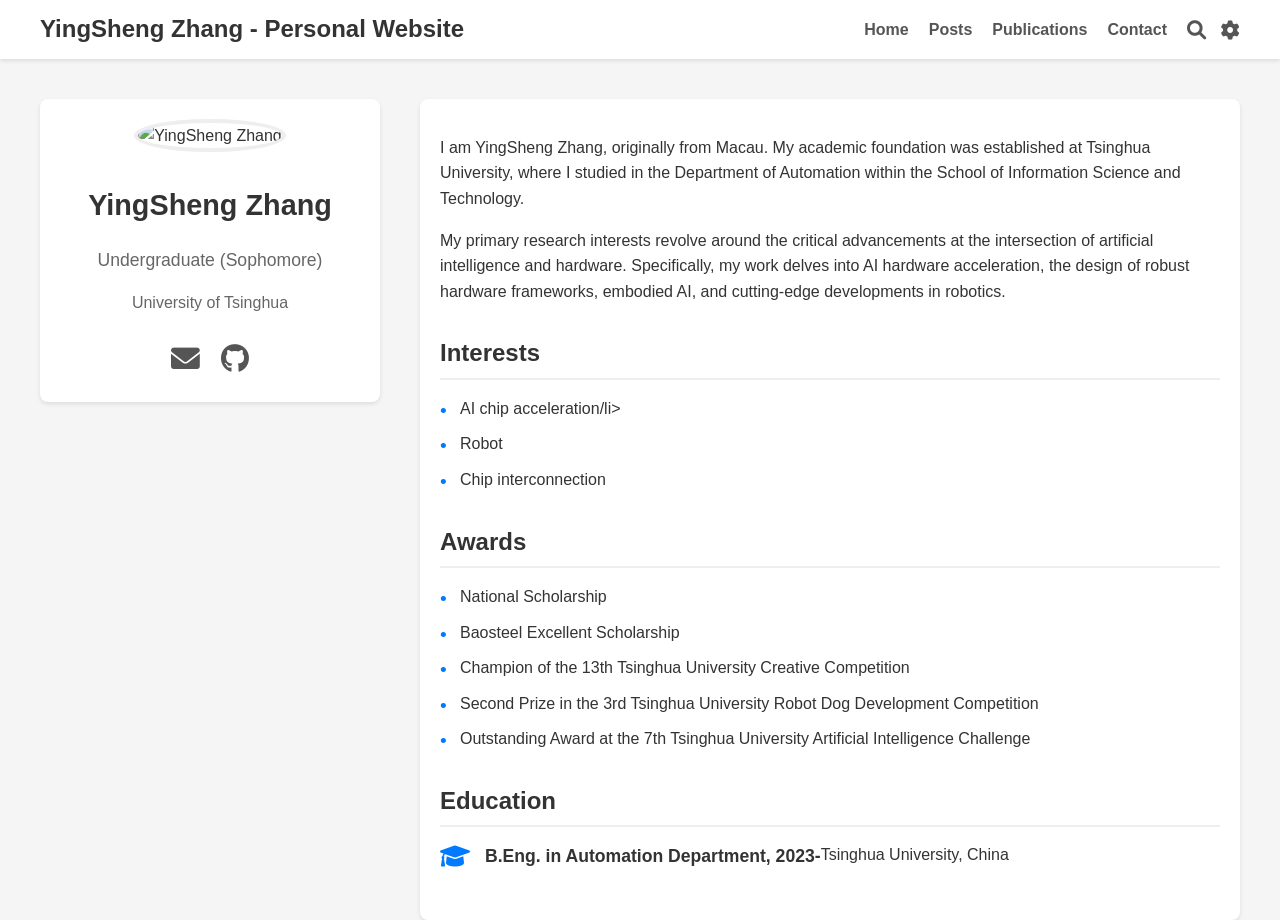
==== index.html @ 639aa484 "Update index.html" ====
<!DOCTYPE html>
<html lang="en">
<head>
    <meta charset="UTF-8">
    <meta name="viewport" content="width=device-width, initial-scale=1.0">
    <title>YingSheng Zhang - Personal Website</title>
    <link rel="stylesheet" href="style.css">
    <link rel="stylesheet" href="https://cdnjs.cloudflare.com/ajax/libs/font-awesome/6.0.0-beta3/css/all.min.css">
</head>
<body>

    <header class="navbar">
        <div class="container">
            <div class="navbar-left">
                <h1>YingSheng Zhang - Personal Website</h1>
            </div>
            <nav class="navbar-right">
                <ul>
                    <li><a href="#home">Home</a></li>
                    <li><a href="#posts">Posts</a></li>
                    <li><a href="#publications">Publications</a></li>
                    <li><a href="#contact">Contact</a></li>
                </ul>
                <div class="navbar-icons">
                    <i class="fas fa-search"></i>
                    <i class="fas fa-cog"></i>
                </div>
            </nav>
        </div>
    </header>

    <main class="main-content container">
        <div class="sidebar">
            <div class="profile-card">
                <img src="zys.jpg" alt="YingSheng Zhang" class="profile-picture">
                <h2>YingSheng Zhang</h2>
                <p class="title">Undergraduate (Sophomore)</p>
                <p class="affiliation">University of Tsinghua</p>
                <div class="social-links">
                    <a href="mailto:yingchen23@mails.tsinghua.edu.cn.com" title="Email"><i class="fas fa-envelope"></i></a>
                    <a href="https://github.com/Zachary-YS" target="_blank" title="GitHub"><i class="fab fa-github"></i></a>
                </div>
            </div>
        </div>

        <div class="content-area">
            <section class="about-me">
                <p>I am YingSheng Zhang, originally from Macau. My academic foundation was established at Tsinghua University, where I studied in the Department of Automation within the School of Information Science and Technology.</p>
                <p>My primary research interests revolve around the critical advancements at the intersection of artificial intelligence and hardware. Specifically, my work delves into AI hardware acceleration, the design of robust hardware frameworks, embodied AI, and cutting-edge developments in robotics.</p>
            </section>

            <section class="Interests">
                <h3>Interests</h3>
                <ul>
                    <li>AI chip acceleration/li>
                    <li>Robot</li>
                    <li>Chip interconnection</li>
                </ul>
            </section>
            
            <section class="Awards">
                <h3>Awards</h3>
                <ul>
                    <li>National Scholarship</li>
                    <li>Baosteel Excellent Scholarship</li>
                    <li>Champion of the 13th Tsinghua University Creative Competition</li>
                    <li>Second Prize in the 3rd Tsinghua University Robot Dog Development Competition</li>
                    <li>Outstanding Award at the 7th Tsinghua University Artificial Intelligence Challenge</li>
                </ul>
            </section>

            <section class="Education">
                <h3>Education</h3>
                <div class="education-item">
                    <i class="fas fa-graduation-cap"></i>
                    <p><strong>B.Eng. in Automation Department, 2023-</strong></p>
                    <p>Tsinghua University, China</p>
                </div>
            </section>
        </div>
    </main>

</body>
</html>
---- style.css ----
/* Basic Reset & Body Styles */
body {
    font-family: Arial, sans-serif;
    margin: 0;
    padding: 0;
    background-color: #f5f5f5; /* Light grey background */
    color: #333;
    line-height: 1.6;
}

.container {
    max-width: 1200px;
    margin: 0 auto;
    padding: 0 20px;
}

a {
    color: #007bff; /* Blue for links */
    text-decoration: none;
}

a:hover {
    text-decoration: underline;
}

/* Navbar */
.navbar {
    background-color: #fff;
    padding: 15px 0;
    box-shadow: 0 2px 4px rgba(0,0,0,0.1);
    /* 移除了 justify-content: center; 因为它会使 .container 居中，而不是 .container 内部的元素分散 */
}

.navbar .container {
    display: flex;
    justify-content: space-between; /* 确保左侧 (姓名) 和右侧 (导航链接+图标) 分散对齐 */
    align-items: center; /* 垂直居中对齐 */
}

.navbar-left h1 {
    margin: 0;
    font-size: 1.5em;
    color: #333;
    line-height: 1.2; /* 调整行高，使其与导航链接更好地对齐 */
}

.navbar-right {
    display: flex; /* 让导航链接 ul 和图标 div 水平排列 */
    align-items: center; /* 垂直居中对齐 */
}

.navbar-right ul {
    list-style: none;
    margin: 0;
    padding: 0;
    display: flex;
    gap: 20px; /* 使用 gap 属性设置导航链接之间的间距 */
}


.navbar-right ul li a {
    color: #555;
    font-weight: bold;
    transition: color 0.3s ease;
}

.navbar-right ul li a:hover {
    color: #007bff;
    text-decoration: none;
}

.navbar-icons {
    display: flex;
    align-items: left;
    margin-left: 20px; /* 图标区域与导航链接的间距 */
    gap: 15px; /* 图标之间的间距 */
}


.navbar-icons i {
    font-size: 1.2em;
    color: #555;
    cursor: pointer;
    transition: color 0.3s ease;
}


.navbar-icons i:hover {
    color: #007bff;
}

/* Main Content Layout */
.main-content {
    display: flex;
    padding-top: 40px;
    gap: 40px; /* Space between sidebar and content area */
}

/* Sidebar */
.sidebar {
    flex: 0 0 300px; /* Fixed width for the sidebar */
    padding: 20px;
    background-color: #fff;
    border-radius: 8px;
    box-shadow: 0 2px 4px rgba(0,0,0,0.1);
    text-align: center;
    height: fit-content; /* Adjust height to content */
}

.profile-picture {
    width: 220px;
    height: 220px;
    border-radius: 50%;
    object-fit: cover;
    margin-bottom: 20px;
    border: 4px solid #eee; /* Light border around image */
}

.profile-card h2 {
    margin: 10px 0 5px;
    font-size: 1.8em;
    color: #333;
}

.profile-card .title {
    font-size: 1.1em;
    color: #666;
    margin-bottom: 5px;
}

.profile-card .affiliation {
    font-size: 1em;
    color: #666;
    margin-bottom: 20px;
}

.social-links {
    margin-top: 20px;
}

.social-links a {
    display: inline-block;
    font-size: 1.8em;
    color: #555;
    margin: 0 8px;
    transition: color 0.3s ease;
}

.social-links a:hover {
    color: #007bff;
}

/* Content Area */
.content-area {
    flex-grow: 1; /* Takes up remaining space */
    padding: 20px;
    background-color: #fff;
    border-radius: 8px;
    box-shadow: 0 2px 4px rgba(0,0,0,0.1);
}

.content-area section {
    margin-bottom: 30px;
}

.content-area h3 {
    font-size: 1.5em;
    color: #333;
    margin-bottom: 15px;
    border-bottom: 2px solid #eee;
    padding-bottom: 5px;
}

.content-area ul {
    list-style: none;
    padding-left: 0;
}

.content-area ul li {
    margin-bottom: 10px;
    position: relative;
    padding-left: 20px; /* Space for bullet point */
}

.content-area ul li::before {
    content: '•'; /* Custom bullet point */
    color: #007bff;
    position: absolute;
    left: 0;
    top: 0;
    font-size: 1.2em;
}

/* Education Section Specific Styles */
.education-item {
    display: flex;
    align-items: flex-start;
    margin-bottom: 15px;
}

.education-item i {
    font-size: 1.5em;
    color: #007bff;
    margin-right: 15px;
    margin-top: 2px; /* Align icon with text better */
}

.education-item p {
    margin: 0;
}

.education-item p strong {
    display: block;
    font-size: 1.1em;
    color: #333;
}

/* Responsive Design */
@media (max-width: 900px) { /* 当屏幕宽度小于等于900px时应用以下样式 */
    .main-content {
        flex-direction: column; /* 主内容区变为垂直堆叠 */
        padding-top: 20px;
    }

    .sidebar {
        flex: none; /* 移除flex属性，使其不再固定宽度 */
        width: auto; /* 宽度自适应 */
        margin-bottom: 20px;
    }

    .navbar .container {
        flex-direction: column; /* 导航栏内容垂直堆叠 */
        align-items: flex-start; /* 左对齐 */
    }

    .navbar-right {
        margin-top: 15px;
        width: 100%;
        justify-content: space-between;
    }

    .navbar-right ul {
        flex-wrap: wrap; /* 导航项换行 */
        margin-bottom: 10px;
    }

    .navbar-right ul li {
        margin-right: 15px;
        margin-bottom: 10px;
    }

    .navbar-icons {
        margin-left: 0;
    }
}

@media (max-width: 600px) { /* 当屏幕宽度小于等于600px时应用以下样式 (更小的屏幕) */
    .navbar-left h1 {
        font-size: 1.2em;
    }

    .navbar-right ul li {
        margin-right: 10px;
        font-size: 0.9em;
    }

    .social-links a {
        font-size: 1.5em;
        margin: 0 5px;
    }
}
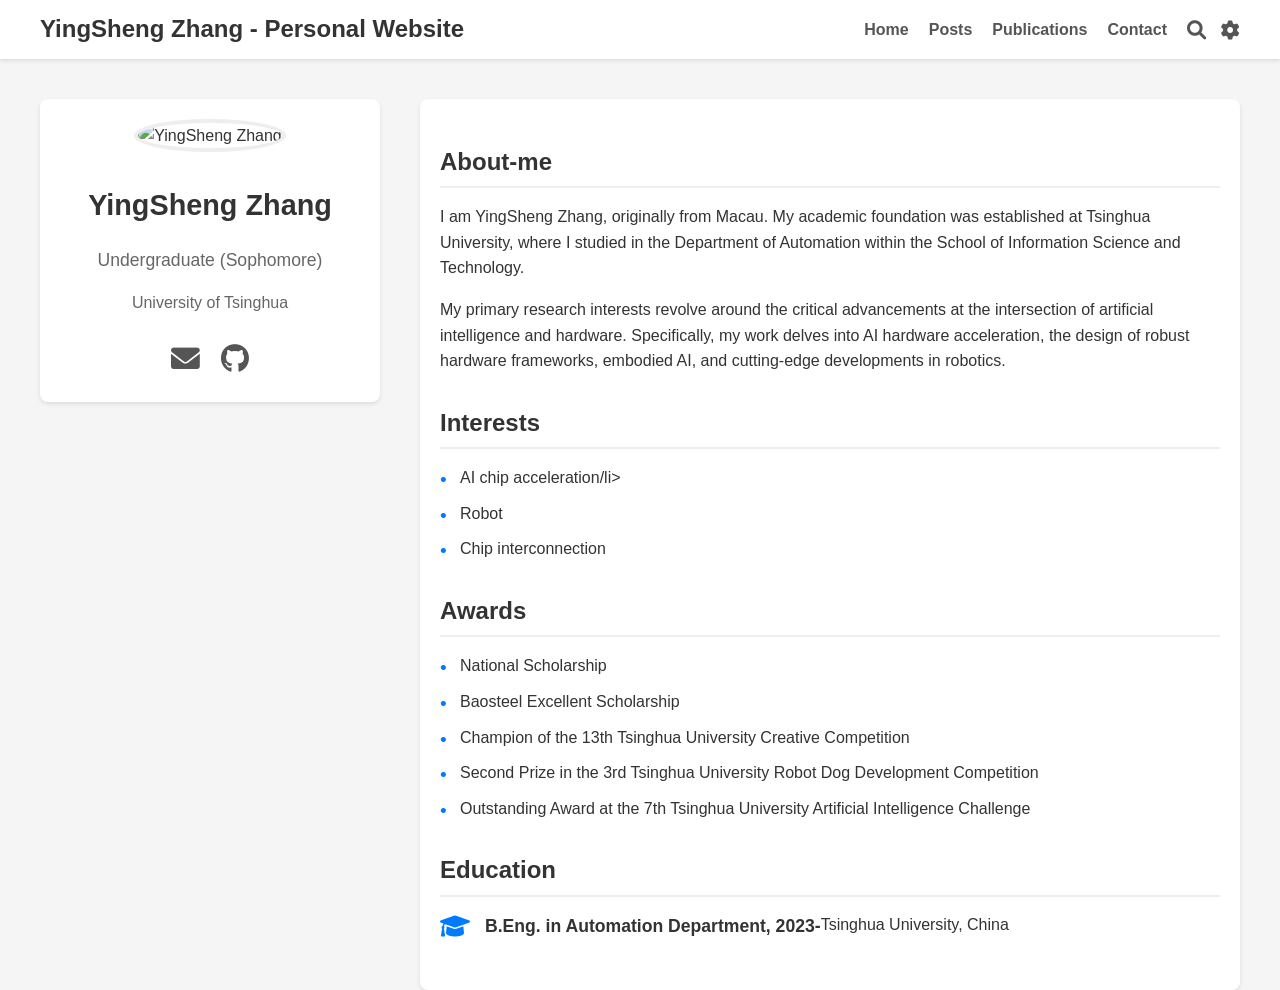
==== commit 90153e93: "Update index.html" ====
--- a/index.html
+++ b/index.html
@@ -45,8 +45,9 @@
 
         <div class="content-area">
             <section class="about-me">
-                <p>I am YingSheng Zhang, originally from Macau. My academic foundation was established at Tsinghua University, where I studied in the Department of Automation within the School of Information Science and Technology.</p>
-                <p>My primary research interests revolve around the critical advancements at the intersection of artificial intelligence and hardware. Specifically, my work delves into AI hardware acceleration, the design of robust hardware frameworks, embodied AI, and cutting-edge developments in robotics.</p>
+                <h3>About-me</h3>
+                    <p>I am YingSheng Zhang, originally from Macau. My academic foundation was established at Tsinghua University, where I studied in the Department of Automation within the School of Information Science and Technology.</p>
+                    <p>My primary research interests revolve around the critical advancements at the intersection of artificial intelligence and hardware. Specifically, my work delves into AI hardware acceleration, the design of robust hardware frameworks, embodied AI, and cutting-edge developments in robotics.</p>
             </section>
 
             <section class="Interests">
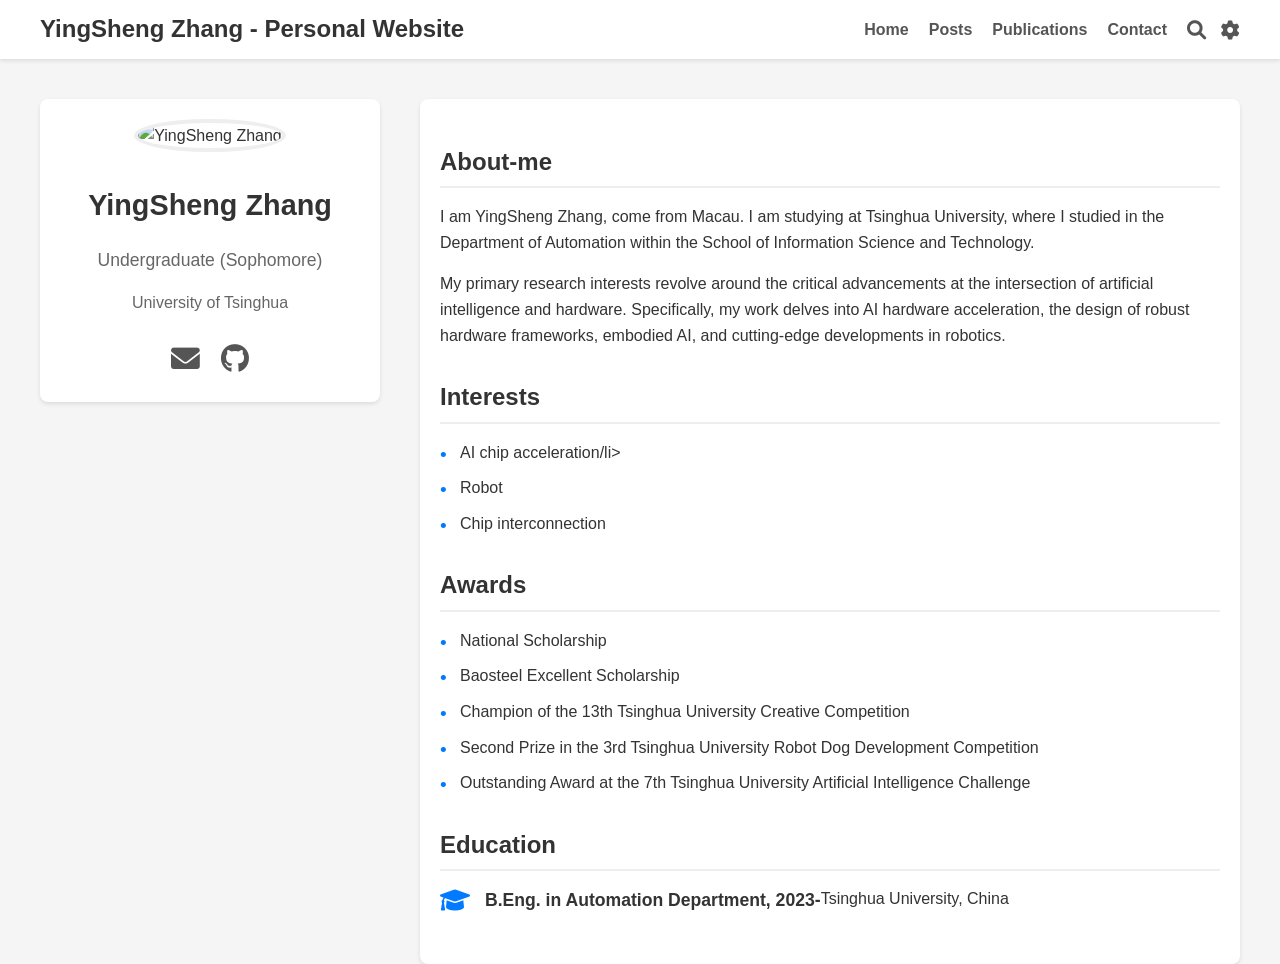
==== commit c5f01ac5: "Update index.html" ====
--- a/index.html
+++ b/index.html
@@ -46,7 +46,7 @@
         <div class="content-area">
             <section class="about-me">
                 <h3>About-me</h3>
-                    <p>I am YingSheng Zhang, originally from Macau. My academic foundation was established at Tsinghua University, where I studied in the Department of Automation within the School of Information Science and Technology.</p>
+                    <p>I am YingSheng Zhang, come from Macau. I am studying at Tsinghua University, where I studied in the Department of Automation within the School of Information Science and Technology.</p>
                     <p>My primary research interests revolve around the critical advancements at the intersection of artificial intelligence and hardware. Specifically, my work delves into AI hardware acceleration, the design of robust hardware frameworks, embodied AI, and cutting-edge developments in robotics.</p>
             </section>
 
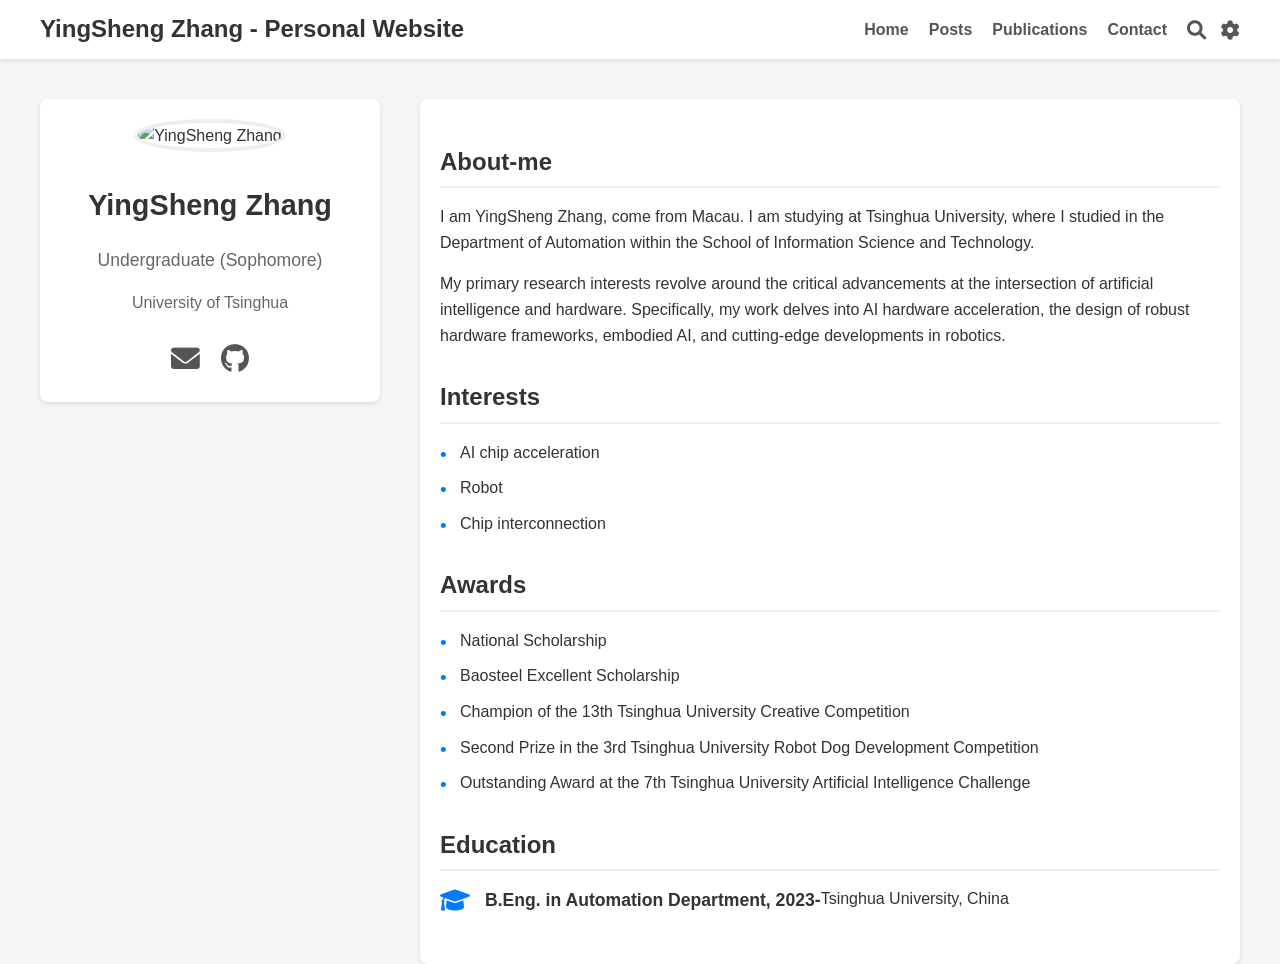
==== commit ff321f86: "Update index.html" ====
--- a/index.html
+++ b/index.html
@@ -53,7 +53,7 @@
             <section class="Interests">
                 <h3>Interests</h3>
                 <ul>
-                    <li>AI chip acceleration/li>
+                    <li>AI chip acceleration</li>
                     <li>Robot</li>
                     <li>Chip interconnection</li>
                 </ul>
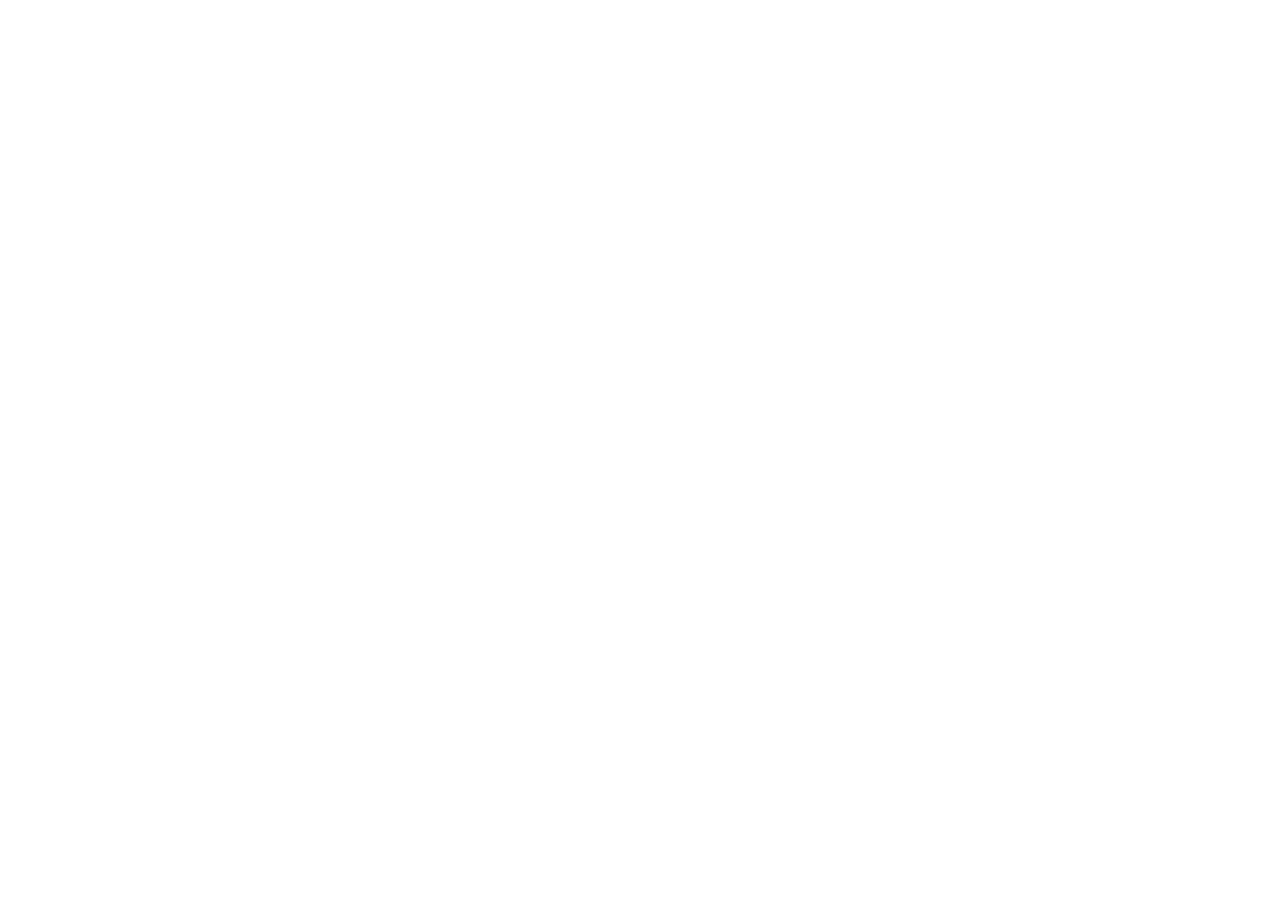
==== commit 0d18060e: "Update portfolio: migrate from chroma-portfolio" ====
--- a/index.html
+++ b/index.html
@@ -1,85 +1,24 @@
-<!DOCTYPE html>
+<!doctype html>
 <html lang="en">
-<head>
-    <meta charset="UTF-8">
-    <meta name="viewport" content="width=device-width, initial-scale=1.0">
-    <title>YingSheng Zhang - Personal Website</title>
-    <link rel="stylesheet" href="style.css">
-    <link rel="stylesheet" href="https://cdnjs.cloudflare.com/ajax/libs/font-awesome/6.0.0-beta3/css/all.min.css">
-</head>
-<body>
+  <head>
+    <meta charset="UTF-8" />
+    <meta name="viewport" content="width=device-width, initial-scale=1.0" />
+    <title>Yingsheng Zhang | AI Researcher & Engineer</title>
+    <meta name="description" content="Personal academic portfolio of Yingsheng Zhang - AI researcher at Tsinghua University specializing in Robotics, RL, and AI Infrastructure" />
+    <meta name="author" content="Yingsheng Zhang" />
 
-    <header class="navbar">
-        <div class="container">
-            <div class="navbar-left">
-                <h1>YingSheng Zhang - Personal Website</h1>
-            </div>
-            <nav class="navbar-right">
-                <ul>
-                    <li><a href="#home">Home</a></li>
-                    <li><a href="#posts">Posts</a></li>
-                    <li><a href="#publications">Publications</a></li>
-                    <li><a href="#contact">Contact</a></li>
-                </ul>
-                <div class="navbar-icons">
-                    <i class="fas fa-search"></i>
-                    <i class="fas fa-cog"></i>
-                </div>
-            </nav>
-        </div>
-    </header>
+    <meta property="og:title" content="Yingsheng Zhang | AI Researcher & Engineer" />
+    <meta property="og:description" content="Personal academic portfolio showcasing research in Robotics, Reinforcement Learning, and AI Infrastructure" />
+    <meta property="og:type" content="website" />
+    <meta property="og:image" content="https://lovable.dev/opengraph-image-p98pqg.png" />
 
-    <main class="main-content container">
-        <div class="sidebar">
-            <div class="profile-card">
-                <img src="zys.jpg" alt="YingSheng Zhang" class="profile-picture">
-                <h2>YingSheng Zhang</h2>
-                <p class="title">Undergraduate (Sophomore)</p>
-                <p class="affiliation">University of Tsinghua</p>
-                <div class="social-links">
-                    <a href="mailto:yingchen23@mails.tsinghua.edu.cn.com" title="Email"><i class="fas fa-envelope"></i></a>
-                    <a href="https://github.com/Zachary-YS" target="_blank" title="GitHub"><i class="fab fa-github"></i></a>
-                </div>
-            </div>
-        </div>
+    <meta name="twitter:card" content="summary_large_image" />
+    <meta name="twitter:site" content="@Lovable" />
+    <meta name="twitter:image" content="https://lovable.dev/opengraph-image-p98pqg.png" />
+  </head>
 
-        <div class="content-area">
-            <section class="about-me">
-                <h3>About-me</h3>
-                    <p>I am YingSheng Zhang, come from Macau. I am studying at Tsinghua University, where I studied in the Department of Automation within the School of Information Science and Technology.</p>
-                    <p>My primary research interests revolve around the critical advancements at the intersection of artificial intelligence and hardware. Specifically, my work delves into AI hardware acceleration, the design of robust hardware frameworks, embodied AI, and cutting-edge developments in robotics.</p>
-            </section>
-
-            <section class="Interests">
-                <h3>Interests</h3>
-                <ul>
-                    <li>AI chip acceleration</li>
-                    <li>Robot</li>
-                    <li>Chip interconnection</li>
-                </ul>
-            </section>
-            
-            <section class="Awards">
-                <h3>Awards</h3>
-                <ul>
-                    <li>National Scholarship</li>
-                    <li>Baosteel Excellent Scholarship</li>
-                    <li>Champion of the 13th Tsinghua University Creative Competition</li>
-                    <li>Second Prize in the 3rd Tsinghua University Robot Dog Development Competition</li>
-                    <li>Outstanding Award at the 7th Tsinghua University Artificial Intelligence Challenge</li>
-                </ul>
-            </section>
-
-            <section class="Education">
-                <h3>Education</h3>
-                <div class="education-item">
-                    <i class="fas fa-graduation-cap"></i>
-                    <p><strong>B.Eng. in Automation Department, 2023-</strong></p>
-                    <p>Tsinghua University, China</p>
-                </div>
-            </section>
-        </div>
-    </main>
-
-</body>
+  <body>
+    <div id="root"></div>
+    <script type="module" src="/src/main.tsx"></script>
+  </body>
 </html>
